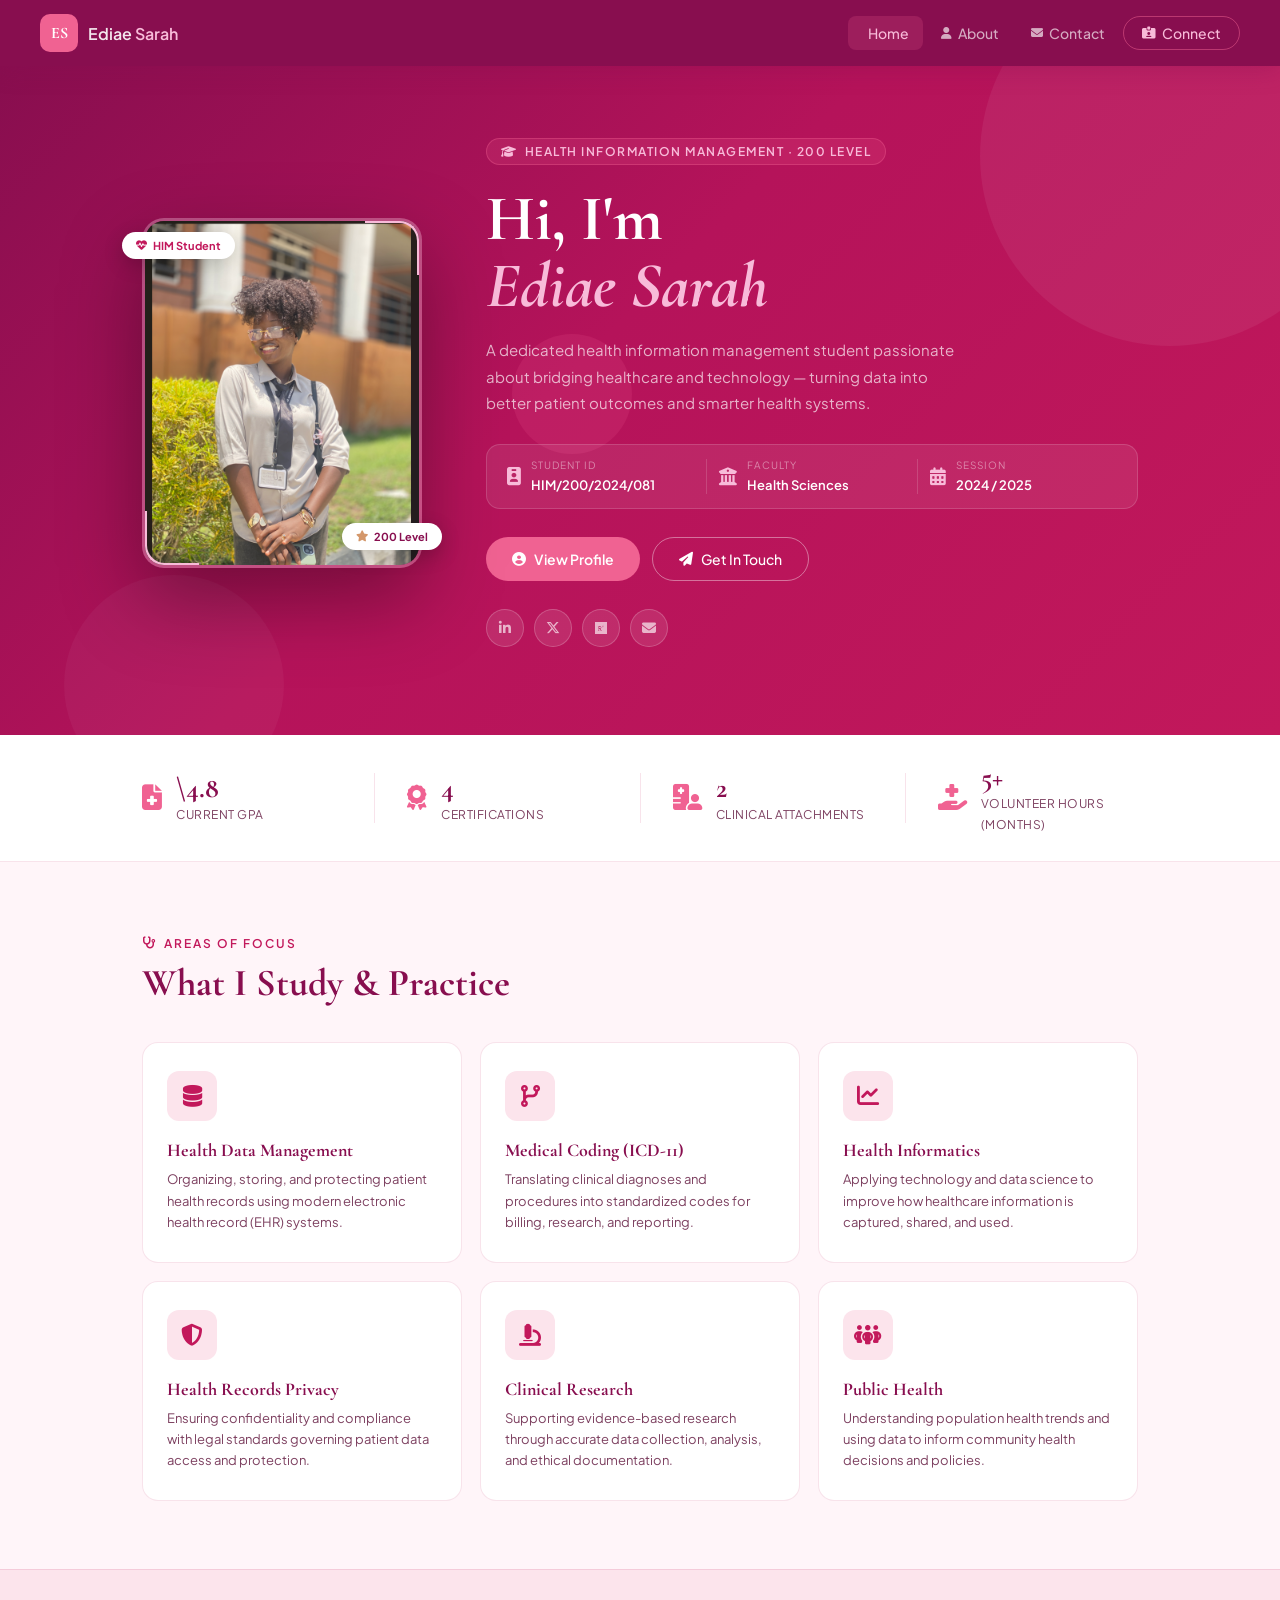
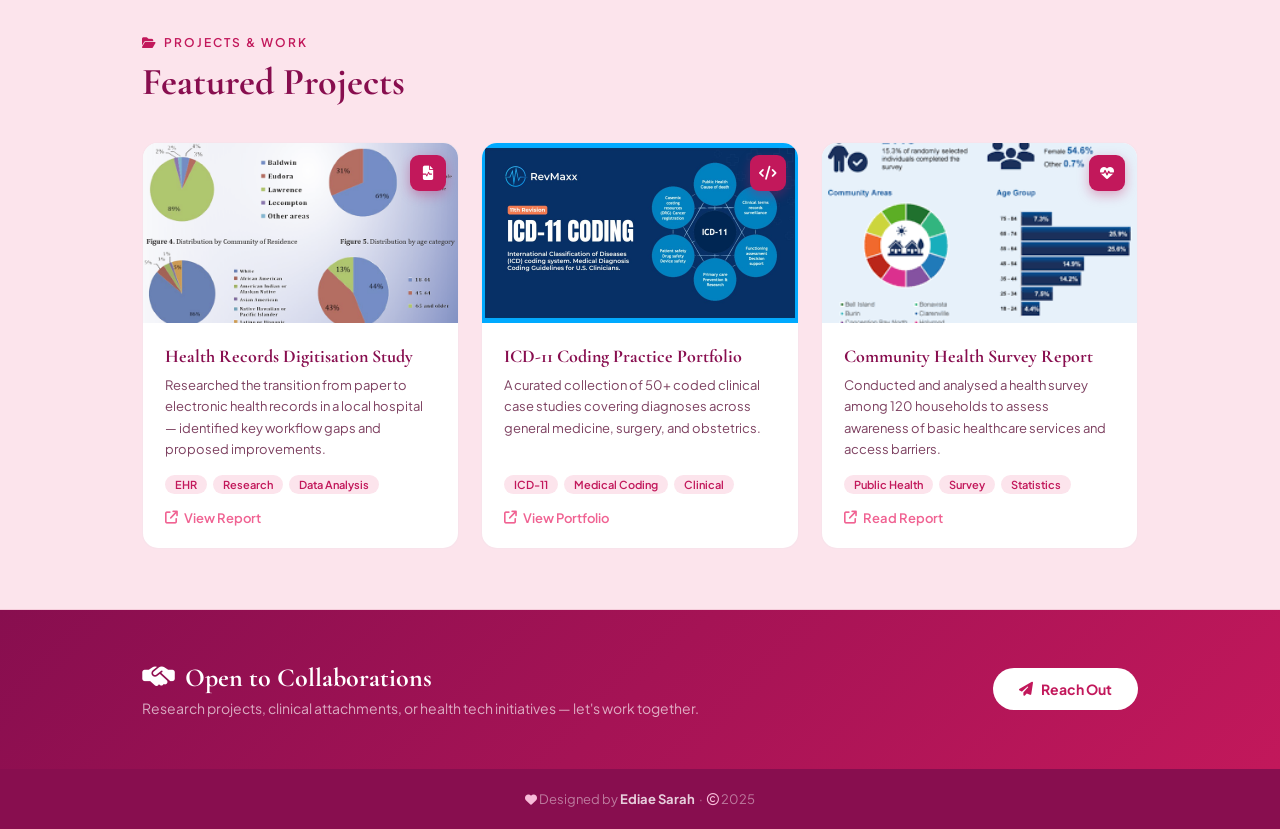
==== index.html @ bf593878 "first commit" ====
<!DOCTYPE html>
<html lang="en">
<head>
  <meta charset="UTF-8"/>
  <meta name="viewport" content="width=device-width, initial-scale=1.0"/>
  <title>Ediae Sarah — Health Information Management</title>
  <link rel="stylesheet" href="https://cdnjs.cloudflare.com/ajax/libs/font-awesome/6.5.0/css/all.min.css"/>
  <link href="https://fonts.googleapis.com/css2?family=Cormorant+Garamond:ital,wght@0,600;0,700;1,600;1,700&family=Plus+Jakarta+Sans:wght@300;400;500;600&display=swap" rel="stylesheet"/>
  <link rel="stylesheet" href="style.css"/>
</head>
<body>
 
  <!-- ═══ NAVBAR ═══ -->
  <nav class="navbar">
    <a href="index.html" class="logo">
      <div class="logo-mark">ES</div>
      <div class="logo-text">Ediae <span>Sarah</span></div>
    </a>
    <ul class="nav-links">
      <li><a href="index.html" class="active"><i class="fa-solid fa-house-heart"></i> Home</a></li>
      <li><a href="about.html"><i class="fa-solid fa-user"></i> About</a></li>
      <li><a href="contact.html"><i class="fa-solid fa-envelope"></i> Contact</a></li>
      <li><a href="contact.html" class="nav-btn"><i class="fa-solid fa-id-card-clip"></i> Connect</a></li>
    </ul>
    <button class="burger" id="burger" onclick="toggleNav()" aria-label="Menu">
      <span></span><span></span><span></span>
    </button>
  </nav>
 
  <!-- Mobile Menu -->
  <div class="mobile-nav" id="mobileNav">
    <a href="index.html" class="active"><i class="fa-solid fa-house-heart"></i> Home</a>
    <a href="about.html"><i class="fa-solid fa-user"></i> About</a>
    <a href="contact.html"><i class="fa-solid fa-envelope"></i> Contact</a>
    <div class="mobile-divider"></div>
    <a href="contact.html" class="mobile-btn"><i class="fa-solid fa-id-card-clip"></i> Connect with Me</a>
  </div>
 
  <!-- ═══ HERO ═══ -->
  <section class="hero">
    <div class="hero-blobs">
      <div class="blob blob-1"></div>
      <div class="blob blob-2"></div>
      <div class="blob blob-3"></div>
    </div>
    <div class="hero-inner container">
      <div class="hero-photo-col">
        <div class="hero-photo-ring">
          <div class="hero-photo-frame">
            <!--
              YOUR PHOTO HERE
              Save your photo as "sarah-photo.jpg" in this folder.
              Best size: 400x500px, portrait.
            -->
            <img
              src="./image.png"
              alt="Ediae Sarah"
              class="hero-photo"
              onerror="this.style.display='none';this.nextElementSibling.style.display='flex';"
            />
            <div class="photo-placeholder">
              <i class="fa-solid fa-camera-retro"></i>
              <span>Add your photo</span>
              <small><code>sarah-photo.jpg</code></small>
            </div>
          </div>
          <div class="ring-badge ring-top"><i class="fa-solid fa-heart-pulse"></i> HIM Student</div>
          <div class="ring-badge ring-bot"><i class="fa-solid fa-star"></i> 200 Level</div>
        </div>
      </div>
 
      <div class="hero-content">
        <p class="hero-eyebrow"><i class="fa-solid fa-graduation-cap"></i> Health Information Management · 200 Level</p>
        <h1>Hi, I'm<br><em>Ediae Sarah</em></h1>
        <p class="hero-sub">A dedicated health information management student passionate about bridging healthcare and technology — turning data into better patient outcomes and smarter health systems.</p>
        <div class="hero-id-strip">
          <div class="id-strip-item">
            <i class="fa-solid fa-id-badge"></i>
            <div>
              <small>Student ID</small>
              <strong>HIM/200/2024/081</strong>
            </div>
          </div>
          <div class="id-strip-sep"></div>
          <div class="id-strip-item">
            <i class="fa-solid fa-building-columns"></i>
            <div>
              <small>Faculty</small>
              <strong>Health Sciences</strong>
            </div>
          </div>
          <div class="id-strip-sep"></div>
          <div class="id-strip-item">
            <i class="fa-solid fa-calendar-days"></i>
            <div>
              <small>Session</small>
              <strong>2024 / 2025</strong>
            </div>
          </div>
        </div>
        <div class="hero-actions">
          <a href="about.html" class="btn-primary"><i class="fa-solid fa-user-circle"></i> View Profile</a>
          <a href="contact.html" class="btn-ghost"><i class="fa-solid fa-paper-plane"></i> Get In Touch</a>
        </div>
        <div class="hero-socials">
          <a href="#" title="LinkedIn"><i class="fa-brands fa-linkedin-in"></i></a>
          <a href="#" title="Twitter/X"><i class="fa-brands fa-x-twitter"></i></a>
          <a href="#" title="ResearchGate"><i class="fa-brands fa-researchgate"></i></a>
          <a href="#" title="Email"><i class="fa-solid fa-envelope"></i></a>
        </div>
      </div>
    </div>
  </section>
 
  <!-- ═══ QUICK STATS ═══ -->
  <section class="stats-bar">
    <div class="container stats-inner">
      <div class="stat-item">
        <i class="fa-solid fa-file-medical"></i>
        <div>
          <strong>\4.8</strong>
          <span>Current GPA</span>
        </div>
      </div>
      <div class="stat-sep"></div>
      <div class="stat-item">
        <i class="fa-solid fa-award"></i>
        <div>
          <strong>4</strong>
          <span>Certifications</span>
        </div>
      </div>
      <div class="stat-sep"></div>
      <div class="stat-item">
        <i class="fa-solid fa-hospital-user"></i>
        <div>
          <strong>2</strong>
          <span>Clinical Attachments</span>
        </div>
      </div>
      <div class="stat-sep"></div>
      <div class="stat-item">
        <i class="fa-solid fa-hand-holding-medical"></i>
        <div>
          <strong>5+</strong>
          <span>Volunteer Hours (months)</span>
        </div>
      </div>
    </div>
  </section>
 
  <!-- ═══ CORE AREAS ═══ -->
  <section class="areas-section">
    <div class="container">
      <p class="section-tag"><i class="fa-solid fa-stethoscope"></i> Areas of Focus</p>
      <h2 class="section-title">What I Study & Practice</h2>
      <div class="areas-grid">
        <div class="area-card">
          <div class="area-icon"><i class="fa-solid fa-database"></i></div>
          <h3>Health Data Management</h3>
          <p>Organizing, storing, and protecting patient health records using modern electronic health record (EHR) systems.</p>
        </div>
        <div class="area-card">
          <div class="area-icon"><i class="fa-solid fa-code-branch"></i></div>
          <h3>Medical Coding (ICD-11)</h3>
          <p>Translating clinical diagnoses and procedures into standardized codes for billing, research, and reporting.</p>
        </div>
        <div class="area-card">
          <div class="area-icon"><i class="fa-solid fa-chart-line"></i></div>
          <h3>Health Informatics</h3>
          <p>Applying technology and data science to improve how healthcare information is captured, shared, and used.</p>
        </div>
        <div class="area-card">
          <div class="area-icon"><i class="fa-solid fa-shield-halved"></i></div>
          <h3>Health Records Privacy</h3>
          <p>Ensuring confidentiality and compliance with legal standards governing patient data access and protection.</p>
        </div>
        <div class="area-card">
          <div class="area-icon"><i class="fa-solid fa-microscope"></i></div>
          <h3>Clinical Research</h3>
          <p>Supporting evidence-based research through accurate data collection, analysis, and ethical documentation.</p>
        </div>
        <div class="area-card">
          <div class="area-icon"><i class="fa-solid fa-people-group"></i></div>
          <h3>Public Health</h3>
          <p>Understanding population health trends and using data to inform community health decisions and policies.</p>
        </div>
      </div>
    </div>
  </section>
 
  <!-- ═══ PROJECTS ═══ -->
  <section class="projects-section">
    <div class="container">
      <p class="section-tag"><i class="fa-solid fa-folder-open"></i> Projects & Work</p>
      <h2 class="section-title">Featured Projects</h2>
      <div class="projects-grid">
 
        <div class="project-card">
          <!--
            PROJECT IMAGE: Save as "project1.jpg" in this folder.
            Recommended: 600x360px screenshot or photo of your work.
          -->
          <div class="project-thumb">
            <img src="./douglascountysurveygraphs.png" alt="Health Records Digitisation"
              onerror="this.style.display='none';this.nextElementSibling.style.display='flex';"/>
            <div class="project-thumb-ph"><i class="fa-solid fa-image"></i><span>project1.jpg</span></div>
            <div class="project-thumb-icon"><i class="fa-solid fa-file-medical-alt"></i></div>
          </div>
          <div class="project-body">
            <h3>Health Records Digitisation Study</h3>
            <p>Researched the transition from paper to electronic health records in a local hospital — identified key workflow gaps and proposed improvements.</p>
            <div class="project-tags"><span>EHR</span><span>Research</span><span>Data Analysis</span></div>
            <a href="#" class="project-link"><i class="fa-solid fa-arrow-up-right-from-square"></i> View Report</a>
          </div>
        </div>
 
        <div class="project-card">
          <div class="project-thumb">
            <img src="./ICD-11-Coding.jpg" alt="ICD-11 Coding Practice"
              onerror="this.style.display='none';this.nextElementSibling.style.display='flex';"/>
            <div class="project-thumb-ph"><i class="fa-solid fa-image"></i><span>project2.jpg</span></div>
            <div class="project-thumb-icon"><i class="fa-solid fa-code"></i></div>
          </div>
          <div class="project-body">
            <h3>ICD-11 Coding Practice Portfolio</h3>
            <p>A curated collection of 50+ coded clinical case studies covering diagnoses across general medicine, surgery, and obstetrics.</p>
            <div class="project-tags"><span>ICD-11</span><span>Medical Coding</span><span>Clinical</span></div>
            <a href="#" class="project-link"><i class="fa-solid fa-arrow-up-right-from-square"></i> View Portfolio</a>
          </div>
        </div>
 
        <div class="project-card">
          <div class="project-thumb">
            <img src="./survay report.png" alt="Community Health Survey"
              onerror="this.style.display='none';this.nextElementSibling.style.display='flex';"/>
            <div class="project-thumb-ph"><i class="fa-solid fa-image"></i><span>project3.jpg</span></div>
            <div class="project-thumb-icon"><i class="fa-solid fa-heart-pulse"></i></div>
          </div>
          <div class="project-body">
            <h3>Community Health Survey Report</h3>
            <p>Conducted and analysed a health survey among 120 households to assess awareness of basic healthcare services and access barriers.</p>
            <div class="project-tags"><span>Public Health</span><span>Survey</span><span>Statistics</span></div>
            <a href="#" class="project-link"><i class="fa-solid fa-arrow-up-right-from-square"></i> Read Report</a>
          </div>
        </div>
 
      </div>
    </div>
  </section>
 
  <!-- ═══ CTA BANNER ═══ -->
  <section class="cta-banner">
    <div class="container cta-inner">
      <div>
        <h2><i class="fa-solid fa-handshake-simple"></i> Open to Collaborations</h2>
        <p>Research projects, clinical attachments, or health tech initiatives — let's work together.</p>
      </div>
      <a href="contact.html" class="btn-primary-dark"><i class="fa-solid fa-paper-plane"></i> Reach Out</a>
    </div>
  </section>
 
  <footer class="footer">
    <p><i class="fa-solid fa-heart"></i> Designed by <strong>Ediae Sarah</strong> &nbsp;·&nbsp; <i class="fa-regular fa-copyright"></i> 2025</p>
  </footer>
 
  <script src="nav.js"></script>
</body>
</html>
---- style.css ----
/* ═══════════════════════════════════════════════════
   EDIAE SARAH — STUDENT PORTFOLIO
   Pink & Rose Gold Theme · Health Information Mgt
   ═══════════════════════════════════════════════════ */
 
@import url('https://fonts.googleapis.com/css2?family=Cormorant+Garamond:ital,wght@0,600;0,700;1,600;1,700&family=Plus+Jakarta+Sans:wght@300;400;500;600&display=swap');
 
*, *::before, *::after { margin: 0; padding: 0; box-sizing: border-box; }
 
:root {
  --rose:       #C2185B;
  --rose-dk:    #880E4F;
  --rose-lt:    #E91E8C;
  --pink:       #F06292;
  --pink-lt:    #F8BBD9;
  --pink-pale:  #FFF0F6;
  --blush:      #FCE4EC;
  --gold:       #D4976A;
  --white:      #ffffff;
  --bg:         #FFF5F9;
  --text:       #1a0610;
  --muted:      #7d4060;
  --border:     rgba(194,24,91,0.12);
  --nav-h:      66px;
  --radius:     16px;
  --shadow:     0 8px 32px rgba(194,24,91,0.12);
}
 
html { scroll-behavior: smooth; }
 
body {
  font-family: 'Plus Jakarta Sans', sans-serif;
  background: var(--bg);
  color: var(--text);
  min-height: 100vh;
}
 
a { text-decoration: none; color: inherit; }
 
.container {
  max-width: 1060px;
  margin: 0 auto;
  padding: 0 2rem;
}
 
/* ─── NAVBAR ─── */
.navbar {
  height: var(--nav-h);
  background: var(--rose-dk);
  display: flex;
  align-items: center;
  justify-content: space-between;
  padding: 0 2.5rem;
  position: sticky;
  top: 0;
  z-index: 1000;
  box-shadow: 0 2px 24px rgba(136,14,79,0.35);
}
 
.logo {
  display: flex;
  align-items: center;
  gap: 10px;
}
 
.logo-mark {
  width: 38px; height: 38px;
  background: var(--pink);
  border-radius: 10px;
  display: flex;
  align-items: center;
  justify-content: center;
  font-family: 'Cormorant Garamond', serif;
  font-weight: 700;
  font-size: 16px;
  color: var(--white);
  flex-shrink: 0;
}
 
.logo-text {
  font-family: 'Plus Jakarta Sans', sans-serif;
  font-weight: 600;
  font-size: 16px;
  color: rgba(255,255,255,0.9);
}
 
.logo-text span { color: var(--pink-lt); }
 
.nav-links {
  display: flex;
  align-items: center;
  gap: 4px;
  list-style: none;
}
 
.nav-links a {
  font-size: 14px;
  font-weight: 500;
  color: rgba(255,255,255,0.65);
  padding: 8px 14px;
  border-radius: 8px;
  transition: all 0.2s;
  display: flex;
  align-items: center;
  gap: 6px;
}
 
.nav-links a i { font-size: 12px; }
 
.nav-links a:hover {
  color: var(--white);
  background: rgba(255,255,255,0.1);
}
 
.nav-links a.active {
  color: var(--pink-lt);
  background: rgba(240,98,146,0.2);
}
 
.nav-btn {
  border: 1px solid rgba(240,98,146,0.5) !important;
  color: var(--pink-lt) !important;
  border-radius: 50px !important;
  padding: 7px 18px !important;
}
 
.nav-btn:hover {
  background: var(--pink) !important;
  color: var(--white) !important;
}
 
.active-btn {
  background: var(--pink) !important;
  color: var(--white) !important;
}
 
/* Hamburger */
.burger {
  display: none;
  flex-direction: column;
  gap: 5px;
  background: none;
  border: none;
  cursor: pointer;
  padding: 8px;
  border-radius: 8px;
  transition: background 0.2s;
}
 
.burger:hover { background: rgba(255,255,255,0.1); }
 
.burger span {
  display: block;
  width: 22px; height: 2px;
  background: var(--white);
  border-radius: 2px;
  transition: all 0.3s ease;
  transform-origin: center;
}
 
.burger.open span:nth-child(1) { transform: translateY(7px) rotate(45deg); }
.burger.open span:nth-child(2) { opacity: 0; transform: scaleX(0); }
.burger.open span:nth-child(3) { transform: translateY(-7px) rotate(-45deg); }
 
/* Mobile Nav */
.mobile-nav {
  display: none;
  flex-direction: column;
  gap: 4px;
  background: var(--rose-dk);
  padding: 14px 1.5rem 24px;
  border-top: 1px solid rgba(255,255,255,0.07);
  position: fixed;
  top: var(--nav-h);
  left: 0; right: 0;
  z-index: 999;
  animation: slideDown 0.22s ease;
}
 
.mobile-nav.open { display: flex; }
 
@keyframes slideDown {
  from { opacity: 0; transform: translateY(-6px); }
  to   { opacity: 1; transform: translateY(0); }
}
 
.mobile-nav a {
  font-size: 15px;
  font-weight: 500;
  color: rgba(255,255,255,0.72);
  padding: 13px 14px;
  border-radius: 10px;
  display: flex;
  align-items: center;
  gap: 10px;
  transition: all 0.2s;
}
 
.mobile-nav a:hover { background: rgba(255,255,255,0.08); color: var(--white); }
.mobile-nav a.active { color: var(--pink-lt); }
 
.mobile-divider {
  height: 1px;
  background: rgba(255,255,255,0.1);
  margin: 6px 0;
}
 
.mobile-btn {
  background: rgba(240,98,146,0.15) !important;
  border: 1px solid rgba(240,98,146,0.4) !important;
  color: var(--pink-lt) !important;
  border-radius: 50px !important;
  justify-content: center !important;
}
 
/* ─── BUTTONS ─── */
.btn-primary {
  display: inline-flex;
  align-items: center;
  gap: 8px;
  background: var(--pink);
  color: var(--white);
  font-size: 14px;
  font-weight: 600;
  padding: 12px 26px;
  border-radius: 50px;
  border: none;
  cursor: pointer;
  transition: all 0.2s;
}
 
.btn-primary:hover {
  background: var(--rose-lt);
  transform: translateY(-2px);
  box-shadow: 0 8px 24px rgba(240,98,146,0.35);
}
 
.btn-ghost {
  display: inline-flex;
  align-items: center;
  gap: 8px;
  background: transparent;
  color: var(--white);
  font-size: 14px;
  font-weight: 500;
  padding: 12px 26px;
  border-radius: 50px;
  border: 1px solid rgba(255,255,255,0.4);
  cursor: pointer;
  transition: all 0.2s;
}
 
.btn-ghost:hover {
  background: rgba(255,255,255,0.12);
  border-color: rgba(255,255,255,0.7);
}
 
.btn-primary-dark {
  display: inline-flex;
  align-items: center;
  gap: 8px;
  background: var(--white);
  color: var(--rose);
  font-size: 14px;
  font-weight: 700;
  padding: 12px 26px;
  border-radius: 50px;
  border: none;
  cursor: pointer;
  transition: all 0.2s;
}
 
.btn-primary-dark:hover {
  background: var(--pink-pale);
  transform: translateY(-2px);
  box-shadow: 0 8px 24px rgba(255,255,255,0.2);
}
 
.btn-ghost-pink {
  display: inline-flex;
  align-items: center;
  gap: 8px;
  background: transparent;
  color: var(--rose);
  font-size: 14px;
  font-weight: 600;
  padding: 11px 24px;
  border-radius: 50px;
  border: 1px solid var(--border);
  cursor: pointer;
  transition: all 0.2s;
}
 
.btn-ghost-pink:hover {
  background: var(--blush);
  border-color: var(--pink);
}
 
/* ─── SECTION LABELS ─── */
.section-tag {
  font-size: 12px;
  font-weight: 600;
  letter-spacing: 2px;
  text-transform: uppercase;
  color: var(--rose);
  display: inline-flex;
  align-items: center;
  gap: 6px;
  margin-bottom: 10px;
}
 
.section-title {
  font-family: 'Cormorant Garamond', serif;
  font-size: clamp(28px, 4vw, 38px);
  font-weight: 700;
  color: var(--rose-dk);
  line-height: 1.2;
  margin-bottom: 14px;
}
 
/* ─── HOME HERO ─── */
.hero {
  background: linear-gradient(135deg, var(--rose-dk) 0%, #b5135a 45%, var(--rose) 100%);
  padding: 72px 0 88px;
  position: relative;
  overflow: hidden;
}
 
.hero-blobs { position: absolute; inset: 0; pointer-events: none; overflow: hidden; }
 
.blob {
  position: absolute;
  border-radius: 50%;
}
 
.blob-1 {
  width: 380px; height: 380px;
  top: -100px; right: -80px;
  background: rgba(255,255,255,0.06);
}
 
.blob-2 {
  width: 220px; height: 220px;
  bottom: -60px; left: 5%;
  background: rgba(255,255,255,0.04);
}
 
.blob-3 {
  width: 120px; height: 120px;
  top: 40%; left: 40%;
  background: rgba(240,98,146,0.15);
}
 
.hero-inner {
  display: grid;
  grid-template-columns: auto 1fr;
  gap: 64px;
  align-items: center;
  position: relative;
  z-index: 1;
}
 
/* Hero Photo */
.hero-photo-col {
  display: flex;
  justify-content: center;
}
 
.hero-photo-ring {
  position: relative;
}
 
.hero-photo-frame {
  width: 280px;
  height: 350px;
  border-radius: 22px;
  overflow: hidden;
  border: 3px solid rgba(255,255,255,0.2);
  background: rgba(255,255,255,0.08);
  box-shadow: 0 32px 80px rgba(0,0,0,0.35);
  position: relative;
}
 
/* Pink corner accents */
.hero-photo-frame::before {
  content: '';
  position: absolute;
  top: -2px; right: -2px;
  width: 56px; height: 56px;
  border-top: 4px solid var(--pink-lt);
  border-right: 4px solid var(--pink-lt);
  border-radius: 0 22px 0 0;
  z-index: 2;
  pointer-events: none;
}
 
.hero-photo-frame::after {
  content: '';
  position: absolute;
  bottom: -2px; left: -2px;
  width: 56px; height: 56px;
  border-bottom: 4px solid var(--pink-lt);
  border-left: 4px solid var(--pink-lt);
  border-radius: 0 0 0 22px;
  z-index: 2;
  pointer-events: none;
}
 
.hero-photo {
  width: 100%;
  height: 100%;
  object-fit: cover;
  object-position: top center;
  display: block;
}
 
.photo-placeholder {
  display: none;
  flex-direction: column;
  align-items: center;
  justify-content: center;
  height: 100%;
  gap: 10px;
  padding: 24px;
  text-align: center;
}
 
.photo-placeholder i { font-size: 38px; color: rgba(255,255,255,0.35); }
.photo-placeholder span { font-size: 13px; color: rgba(255,255,255,0.55); font-weight: 500; }
.photo-placeholder small { font-size: 11px; color: rgba(255,255,255,0.3); }
.photo-placeholder code { background: rgba(255,255,255,0.1); padding: 2px 7px; border-radius: 4px; font-size: 11px; color: var(--pink-lt); }
 
/* Floating badges on photo */
.ring-badge {
  position: absolute;
  background: var(--white);
  font-size: 11px;
  font-weight: 700;
  padding: 7px 14px;
  border-radius: 50px;
  display: flex;
  align-items: center;
  gap: 6px;
  white-space: nowrap;
  box-shadow: 0 6px 20px rgba(0,0,0,0.2);
}
 
.ring-top {
  top: 14px;
  left: -20px;
  color: var(--rose);
}
 
.ring-top i { color: var(--rose); }
 
.ring-bot {
  bottom: 18px;
  right: -20px;
  color: var(--rose-dk);
}
 
.ring-bot i { color: var(--gold); }
 
/* Hero content */
.hero-eyebrow {
  display: inline-flex;
  align-items: center;
  gap: 7px;
  font-size: 12px;
  font-weight: 600;
  letter-spacing: 1.5px;
  text-transform: uppercase;
  color: var(--pink-lt);
  background: rgba(240,98,146,0.18);
  border: 1px solid rgba(240,98,146,0.35);
  padding: 5px 14px;
  border-radius: 50px;
  margin-bottom: 20px;
}
 
.hero-content h1 {
  font-family: 'Cormorant Garamond', serif;
  font-size: clamp(40px, 5.5vw, 64px);
  font-weight: 700;
  color: var(--white);
  line-height: 1.05;
  margin-bottom: 18px;
}
 
.hero-content h1 em {
  font-style: italic;
  color: var(--pink-lt);
}
 
.hero-sub {
  font-size: 15px;
  color: rgba(255,255,255,0.68);
  line-height: 1.75;
  max-width: 480px;
  margin-bottom: 28px;
}
 
/* ID strip */
.hero-id-strip {
  display: flex;
  gap: 0;
  background: rgba(255,255,255,0.08);
  border: 1px solid rgba(255,255,255,0.15);
  border-radius: 14px;
  padding: 14px 20px;
  margin-bottom: 28px;
  flex-wrap: wrap;
  gap: 8px;
}
 
.id-strip-item {
  display: flex;
  align-items: center;
  gap: 10px;
  flex: 1;
  min-width: 140px;
}
 
.id-strip-item > i {
  font-size: 18px;
  color: var(--pink-lt);
  flex-shrink: 0;
}
 
.id-strip-item small {
  display: block;
  font-size: 10px;
  letter-spacing: 1px;
  text-transform: uppercase;
  color: rgba(255,255,255,0.45);
  margin-bottom: 2px;
}
 
.id-strip-item strong {
  font-size: 13px;
  font-weight: 600;
  color: var(--white);
}
 
.id-strip-sep {
  width: 1px;
  background: rgba(255,255,255,0.15);
  align-self: stretch;
  margin: 0 4px;
}
 
.hero-actions {
  display: flex;
  gap: 12px;
  flex-wrap: wrap;
  margin-bottom: 28px;
}
 
.hero-socials {
  display: flex;
  gap: 10px;
}
 
.hero-socials a {
  width: 38px; height: 38px;
  border-radius: 50%;
  background: rgba(255,255,255,0.1);
  border: 1px solid rgba(255,255,255,0.2);
  display: flex;
  align-items: center;
  justify-content: center;
  color: rgba(255,255,255,0.65);
  font-size: 14px;
  transition: all 0.2s;
}
 
.hero-socials a:hover {
  background: var(--pink);
  color: var(--white);
  border-color: var(--pink);
}
 
/* ─── STATS BAR ─── */
.stats-bar {
  background: var(--white);
  border-bottom: 1px solid var(--border);
}
 
.stats-inner {
  display: flex;
  align-items: center;
  padding: 0;
  overflow: hidden;
}
 
.stat-item {
  display: flex;
  align-items: center;
  gap: 14px;
  padding: 28px 2rem;
  flex: 1;
}
 
.stat-item > i {
  font-size: 26px;
  color: var(--pink);
  flex-shrink: 0;
}
 
.stat-item strong {
  display: block;
  font-family: 'Cormorant Garamond', serif;
  font-size: 28px;
  font-weight: 700;
  color: var(--rose-dk);
  line-height: 1;
}
 
.stat-item span {
  font-size: 12px;
  color: var(--muted);
  text-transform: uppercase;
  letter-spacing: 0.5px;
}
 
.stat-sep {
  width: 1px;
  height: 50px;
  background: var(--border);
  flex-shrink: 0;
}
 
/* ─── AREAS SECTION ─── */
.areas-section {
  padding: 68px 0;
}
 
.areas-grid {
  display: grid;
  grid-template-columns: repeat(auto-fit, minmax(260px, 1fr));
  gap: 18px;
  margin-top: 36px;
}
 
.area-card {
  background: var(--white);
  border-radius: var(--radius);
  padding: 28px 24px;
  border: 1px solid var(--border);
  transition: transform 0.2s, box-shadow 0.2s;
}
 
.area-card:hover {
  transform: translateY(-3px);
  box-shadow: var(--shadow);
}
 
.area-icon {
  width: 50px; height: 50px;
  background: var(--blush);
  border-radius: 12px;
  display: flex;
  align-items: center;
  justify-content: center;
  color: var(--rose);
  font-size: 22px;
  margin-bottom: 18px;
}
 
.area-card h3 {
  font-family: 'Cormorant Garamond', serif;
  font-size: 18px;
  font-weight: 700;
  color: var(--rose-dk);
  margin-bottom: 8px;
}
 
.area-card p {
  font-size: 13px;
  color: var(--muted);
  line-height: 1.65;
}
 
/* ─── PROJECTS ─── */
.projects-section {
  padding: 60px 0;
  background: var(--blush);
  border-top: 1px solid var(--border);
  border-bottom: 1px solid var(--border);
}
 
.projects-grid {
  display: grid;
  grid-template-columns: repeat(auto-fit, minmax(280px, 1fr));
  gap: 22px;
  margin-top: 36px;
}
 
.project-card {
  background: var(--white);
  border-radius: var(--radius);
  border: 1px solid var(--border);
  overflow: hidden;
  display: flex;
  flex-direction: column;
  transition: transform 0.2s, box-shadow 0.2s;
}
 
.project-card:hover {
  transform: translateY(-4px);
  box-shadow: var(--shadow);
}
 
.project-thumb {
  width: 100%;
  height: 180px;
  background: var(--pink-pale);
  position: relative;
  overflow: hidden;
}
 
.project-thumb img {
  width: 100%; height: 100%;
  object-fit: cover;
  display: block;
  transition: transform 0.35s ease;
}
 
.project-card:hover .project-thumb img { transform: scale(1.04); }
 
.project-thumb-ph {
  display: none;
  flex-direction: column;
  align-items: center;
  justify-content: center;
  height: 100%;
  gap: 8px;
  color: var(--muted);
}
 
.project-thumb-ph i { font-size: 28px; color: var(--pink); opacity: 0.4; }
.project-thumb-ph span { font-size: 12px; opacity: 0.6; }
 
.project-thumb-icon {
  position: absolute;
  top: 12px; right: 12px;
  width: 36px; height: 36px;
  background: var(--rose);
  color: var(--white);
  border-radius: 9px;
  display: flex;
  align-items: center;
  justify-content: center;
  font-size: 14px;
  box-shadow: 0 4px 12px rgba(194,24,91,0.35);
  z-index: 1;
}
 
.project-body {
  padding: 22px;
  flex: 1;
  display: flex;
  flex-direction: column;
}
 
.project-body h3 {
  font-family: 'Cormorant Garamond', serif;
  font-size: 18px;
  font-weight: 700;
  color: var(--rose-dk);
  margin-bottom: 8px;
}
 
.project-body p {
  font-size: 13px;
  color: var(--muted);
  line-height: 1.65;
  margin-bottom: 14px;
  flex: 1;
}
 
.project-tags {
  display: flex;
  flex-wrap: wrap;
  gap: 6px;
  margin-bottom: 16px;
}
 
.project-tags span {
  font-size: 11px;
  font-weight: 600;
  background: var(--blush);
  color: var(--rose);
  padding: 3px 10px;
  border-radius: 50px;
}
 
.project-link {
  font-size: 13px;
  font-weight: 600;
  color: var(--pink);
  display: inline-flex;
  align-items: center;
  gap: 6px;
  transition: gap 0.2s;
}
 
.project-link:hover { gap: 10px; }
 
/* ─── CTA BANNER ─── */
.cta-banner {
  background: linear-gradient(135deg, var(--rose-dk), var(--rose));
  padding: 52px 2.5rem;
}
 
.cta-inner {
  display: flex;
  align-items: center;
  justify-content: space-between;
  gap: 24px;
  flex-wrap: wrap;
  max-width: 1060px;
  margin: 0 auto;
}
 
.cta-inner h2 {
  font-family: 'Cormorant Garamond', serif;
  font-size: 26px;
  font-weight: 700;
  color: var(--white);
  margin-bottom: 6px;
  display: flex;
  align-items: center;
  gap: 10px;
}
 
.cta-inner p {
  font-size: 14px;
  color: rgba(255,255,255,0.65);
}
 
/* ─── PAGE HERO (About / Contact) ─── */
.page-hero {
  background: var(--white);
  border-bottom: 1px solid var(--border);
  padding: 60px 2.5rem 50px;
}
 
.contact-hero {
  background: linear-gradient(135deg, var(--rose-dk), var(--rose));
  border: none;
}
 
.page-hero-title {
  font-family: 'Cormorant Garamond', serif;
  font-size: clamp(32px, 5vw, 52px);
  font-weight: 700;
  color: var(--rose-dk);
  line-height: 1.1;
  margin-bottom: 14px;
}
 
.page-hero-title em { font-style: italic; color: var(--rose); }
 
.page-hero-sub {
  font-size: 15px;
  color: var(--muted);
  line-height: 1.7;
  max-width: 560px;
}
 
.light-tag { color: rgba(255,255,255,0.7); }
.light-title { color: var(--white); }
.light-title em { color: var(--pink-lt); }
.light-sub { color: rgba(255,255,255,0.65); }
 
/* ─── PROFILE SECTION ─── */
.profile-section {
  padding: 52px 2rem;
  max-width: 1060px;
  margin: 0 auto;
}
 
.profile-grid {
  display: grid;
  grid-template-columns: 290px 1fr;
  gap: 32px;
  align-items: start;
}
 
.profile-card {
  background: var(--white);
  border-radius: 20px;
  padding: 28px 22px;
  border: 1px solid var(--border);
  text-align: center;
  position: sticky;
  top: calc(var(--nav-h) + 16px);
}
 
/* Profile photo */
.profile-photo-wrap {
  width: 110px;
  height: 130px;
  border-radius: 16px;
  overflow: hidden;
  margin: 0 auto 16px;
  position: relative;
  border: 3px solid var(--pink-lt);
  background: var(--blush);
}
 
.profile-photo {
  width: 100%; height: 100%;
  object-fit: cover;
  object-position: top;
  display: block;
}
 
.profile-photo-ph {
  display: none;
  flex-direction: column;
  align-items: center;
  justify-content: center;
  height: 100%;
  gap: 6px;
  color: var(--muted);
}
 
.profile-photo-ph i { font-size: 22px; color: var(--pink); opacity: 0.5; }
.profile-photo-ph span { font-size: 10px; opacity: 0.7; }
 
.profile-active-badge {
  position: absolute;
  bottom: -8px;
  left: 50%;
  transform: translateX(-50%);
  background: #e6f9ef;
  color: #1a7f4f;
  font-size: 9px;
  font-weight: 700;
  padding: 3px 9px;
  border-radius: 50px;
  display: flex;
  align-items: center;
  gap: 4px;
  white-space: nowrap;
  border: 2px solid var(--white);
}
 
.profile-name {
  font-family: 'Cormorant Garamond', serif;
  font-size: 22px;
  font-weight: 700;
  color: var(--rose-dk);
  margin-bottom: 5px;
  margin-top: 12px;
}
 
.profile-role {
  font-size: 12px;
  color: var(--muted);
  display: flex;
  align-items: center;
  justify-content: center;
  gap: 6px;
  margin-bottom: 20px;
}
 
.profile-details {
  text-align: left;
  border-top: 1px solid var(--border);
  padding-top: 16px;
  margin-bottom: 18px;
}
 
.detail-row {
  display: flex;
  justify-content: space-between;
  align-items: center;
  padding: 8px 0;
  border-bottom: 1px solid rgba(194,24,91,0.04);
  font-size: 12px;
  gap: 6px;
}
 
.d-label {
  color: var(--muted);
  display: flex;
  align-items: center;
  gap: 5px;
  white-space: nowrap;
  font-size: 12px;
}
 
.d-val {
  font-weight: 600;
  color: var(--rose-dk);
  text-align: right;
  font-size: 12px;
}
 
.d-val.gpa { color: #c0185c; font-weight: 700; font-size: 13px; }
 
.profile-socials {
  display: flex;
  justify-content: center;
  gap: 8px;
}
 
.profile-socials a {
  width: 34px; height: 34px;
  border-radius: 50%;
  background: var(--blush);
  display: flex;
  align-items: center;
  justify-content: center;
  color: var(--rose);
  font-size: 13px;
  transition: all 0.2s;
  border: 1px solid var(--border);
}
 
.profile-socials a:hover {
  background: var(--rose);
  color: var(--white);
}
 
/* Block cards */
.block-card {
  background: var(--white);
  border-radius: var(--radius);
  padding: 28px 26px;
  border: 1px solid var(--border);
  margin-bottom: 20px;
}
 
.block-card h3 {
  font-family: 'Cormorant Garamond', serif;
  font-size: 20px;
  font-weight: 700;
  color: var(--rose-dk);
  margin-bottom: 16px;
  display: flex;
  align-items: center;
  gap: 9px;
}
 
.block-card h3 i { color: var(--pink); }
 
.block-card p {
  font-size: 14px;
  color: var(--muted);
  line-height: 1.75;
  margin-bottom: 12px;
}
 
.block-card p:last-child { margin-bottom: 0; }
 
/* Skill bars */
.skill-bars { display: flex; flex-direction: column; gap: 14px; }
 
.skill-bar-item {}
 
.sb-top {
  display: flex;
  justify-content: space-between;
  font-size: 13px;
  font-weight: 500;
  color: var(--rose-dk);
  margin-bottom: 6px;
}
 
.sb-top span {
  display: flex;
  align-items: center;
  gap: 7px;
}
 
.bar-track {
  height: 7px;
  background: var(--blush);
  border-radius: 50px;
  overflow: hidden;
}
 
.bar-fill {
  height: 100%;
  background: linear-gradient(90deg, var(--rose), var(--pink));
  border-radius: 50px;
}
 
/* Timeline */
.timeline { display: flex; flex-direction: column; }
 
.tl-item {
  display: flex;
  gap: 16px;
  padding-bottom: 22px;
  position: relative;
}
 
.tl-item:last-child { padding-bottom: 0; }
 
.tl-dot {
  width: 13px; height: 13px;
  background: var(--pink);
  border-radius: 50%;
  flex-shrink: 0;
  margin-top: 4px;
  border: 2px solid var(--white);
  box-shadow: 0 0 0 2px var(--pink);
  position: relative;
  z-index: 1;
}
 
.tl-item:not(:last-child)::after {
  content: '';
  position: absolute;
  left: 6px; top: 18px; bottom: 0;
  width: 2px;
  background: var(--border);
}
 
.tl-year {
  font-size: 11px;
  font-weight: 600;
  color: var(--rose);
  letter-spacing: 0.5px;
  display: flex;
  align-items: center;
  gap: 5px;
  margin-bottom: 4px;
}
 
.tl-body h4 {
  font-family: 'Cormorant Garamond', serif;
  font-size: 16px;
  font-weight: 700;
  color: var(--rose-dk);
  margin-bottom: 3px;
}
 
.tl-body p { font-size: 13px; color: var(--muted); }
 
/* Courses */
.courses-grid {
  display: flex;
  flex-wrap: wrap;
  gap: 8px;
}
 
.course-chip {
  display: inline-flex;
  align-items: center;
  gap: 6px;
  background: var(--pink-pale);
  color: var(--rose);
  font-size: 12px;
  font-weight: 600;
  padding: 8px 14px;
  border-radius: 50px;
  border: 1px solid var(--border);
  transition: all 0.2s;
}
 
.course-chip:hover {
  background: var(--rose);
  color: var(--white);
}
 
/* Achievements */
.achieve-grid {
  display: grid;
  grid-template-columns: 1fr 1fr;
  gap: 12px;
}
 
.achieve-item {
  display: flex;
  gap: 12px;
  align-items: flex-start;
  padding: 14px;
  background: var(--pink-pale);
  border-radius: 12px;
  border: 1px solid var(--border);
}
 
.achieve-icon {
  width: 36px; height: 36px;
  background: var(--blush);
  border-radius: 9px;
  display: flex;
  align-items: center;
  justify-content: center;
  color: var(--rose);
  font-size: 16px;
  flex-shrink: 0;
}
 
.achieve-item h4 {
  font-size: 12px;
  font-weight: 600;
  color: var(--rose-dk);
  margin-bottom: 3px;
  line-height: 1.3;
}
 
.achieve-item p { font-size: 11px; color: var(--muted); }
 
/* Interests */
.interests-section {
  background: var(--white);
  border-top: 1px solid var(--border);
  padding: 44px 2rem;
  max-width: 1060px;
  margin: 0 auto;
}
 
.interests-section h3 {
  font-family: 'Cormorant Garamond', serif;
  font-size: 22px;
  font-weight: 700;
  color: var(--rose-dk);
  margin-bottom: 20px;
  display: flex;
  align-items: center;
  gap: 8px;
}
 
.interests-section h3 i { color: var(--pink); }
 
.interests-grid { display: flex; flex-wrap: wrap; gap: 10px; }
 
.interest-chip {
  display: inline-flex;
  align-items: center;
  gap: 7px;
  background: var(--pink-pale);
  color: var(--rose-dk);
  font-size: 13px;
  font-weight: 500;
  padding: 9px 18px;
  border-radius: 50px;
  border: 1px solid var(--border);
  transition: all 0.2s;
}
 
.interest-chip:hover {
  background: var(--pink);
  color: var(--white);
  border-color: var(--pink);
}
 
/* ─── CONTACT PAGE ─── */
.contact-body {
  padding: 52px 2rem;
  max-width: 1060px;
  margin: 0 auto;
}
 
.contact-grid {
  display: grid;
  grid-template-columns: 290px 1fr;
  gap: 28px;
  align-items: start;
}
 
.info-card {
  background: var(--white);
  border-radius: var(--radius);
  padding: 24px 20px;
  border: 1px solid var(--border);
  margin-bottom: 16px;
}
 
.info-card h3 {
  font-family: 'Cormorant Garamond', serif;
  font-size: 18px;
  font-weight: 700;
  color: var(--rose-dk);
  margin-bottom: 16px;
  display: flex;
  align-items: center;
  gap: 8px;
}
 
.info-row {
  display: flex;
  gap: 12px;
  align-items: flex-start;
  margin-bottom: 14px;
}
 
.info-row:last-child { margin-bottom: 0; }
 
.info-icon {
  width: 36px; height: 36px;
  background: var(--blush);
  border-radius: 9px;
  display: flex;
  align-items: center;
  justify-content: center;
  color: var(--rose);
  font-size: 14px;
  flex-shrink: 0;
}
 
.i-label {
  font-size: 11px;
  font-weight: 600;
  color: var(--muted);
  text-transform: uppercase;
  letter-spacing: 0.5px;
  margin-bottom: 2px;
}
 
.i-val { font-size: 13px; font-weight: 500; color: var(--rose-dk); }
 
/* Social links */
.social-links { display: flex; flex-direction: column; gap: 8px; }
 
.social-row {
  display: flex;
  align-items: center;
  gap: 12px;
  padding: 10px;
  border-radius: 10px;
  transition: background 0.2s;
}
 
.social-row:hover { background: var(--pink-pale); }
 
.social-icon {
  width: 34px; height: 34px;
  border-radius: 9px;
  display: flex;
  align-items: center;
  justify-content: center;
  font-size: 14px;
  color: var(--white);
  flex-shrink: 0;
}
 
.social-icon.linkedin { background: #0A66C2; }
.social-icon.twitter  { background: #000; }
.social-icon.researchgate { background: #00CCBB; }
 
.ext-arrow { margin-left: auto; font-size: 10px; color: var(--muted); }
 
/* Availability card */
.avail-card { position: relative; overflow: hidden; }
 
.avail-pulse {
  position: absolute;
  top: 16px; right: 16px;
  width: 10px; height: 10px;
  background: #22c55e;
  border-radius: 50%;
  animation: pulse 2s infinite;
}
 
@keyframes pulse {
  0%, 100% { box-shadow: 0 0 0 0 rgba(34,197,94,0.4); }
  50% { box-shadow: 0 0 0 7px rgba(34,197,94,0); }
}
 
.avail-card h4 {
  font-size: 14px;
  font-weight: 600;
  color: #1a7f4f;
  display: flex;
  align-items: center;
  gap: 7px;
  margin-bottom: 8px;
}
 
.avail-card p { font-size: 13px; color: var(--muted); line-height: 1.6; }
.avail-card strong { color: var(--rose-dk); }
 
/* Form */
.form-card {
  background: var(--white);
  border-radius: 20px;
  padding: 34px 30px;
  border: 1px solid var(--border);
}
 
.form-card h3 {
  font-family: 'Cormorant Garamond', serif;
  font-size: 24px;
  font-weight: 700;
  color: var(--rose-dk);
  margin-bottom: 6px;
  display: flex;
  align-items: center;
  gap: 9px;
}
 
.form-card h3 i { color: var(--pink); }
 
.form-sub { font-size: 14px; color: var(--muted); margin-bottom: 24px; }
 
.form-row-2 {
  display: grid;
  grid-template-columns: 1fr 1fr;
  gap: 14px;
}
 
.field-group { margin-bottom: 16px; }
 
.field-group label {
  display: flex;
  align-items: center;
  gap: 6px;
  font-size: 11px;
  font-weight: 600;
  color: var(--rose-dk);
  letter-spacing: 0.5px;
  text-transform: uppercase;
  margin-bottom: 7px;
}
 
.field-group label i { color: var(--pink); }
 
.field-group input,
.field-group select,
.field-group textarea {
  width: 100%;
  padding: 12px 14px;
  border: 1px solid rgba(194,24,91,0.2);
  border-radius: 10px;
  font-family: 'Plus Jakarta Sans', sans-serif;
  font-size: 14px;
  color: var(--text);
  background: var(--pink-pale);
  outline: none;
  transition: border-color 0.2s, box-shadow 0.2s;
  appearance: none;
}
 
.field-group input:focus,
.field-group select:focus,
.field-group textarea:focus {
  border-color: var(--pink);
  box-shadow: 0 0 0 3px rgba(240,98,146,0.12);
  background: var(--white);
}
 
.field-group textarea { resize: vertical; min-height: 120px; }
 
.form-submit {
  width: 100%;
  padding: 14px;
  background: linear-gradient(135deg, var(--rose-dk), var(--rose));
  color: var(--white);
  font-family: 'Plus Jakarta Sans', sans-serif;
  font-size: 15px;
  font-weight: 600;
  border: none;
  border-radius: 50px;
  cursor: pointer;
  transition: all 0.2s;
  display: flex;
  align-items: center;
  justify-content: center;
  gap: 8px;
  letter-spacing: 0.3px;
}
 
.form-submit:hover {
  transform: translateY(-2px);
  box-shadow: 0 8px 28px rgba(194,24,91,0.3);
}
 
.form-success {
  display: none;
  flex-direction: column;
  align-items: center;
  text-align: center;
  padding: 48px 20px;
}
 
.success-icon {
  font-size: 54px;
  color: var(--pink);
  margin-bottom: 16px;
}
 
.form-success h4 {
  font-family: 'Cormorant Garamond', serif;
  font-size: 24px;
  font-weight: 700;
  color: var(--rose-dk);
  margin-bottom: 8px;
}
 
.form-success p { font-size: 14px; color: var(--muted); }
 
/* CV banner */
.cv-banner {
  background: linear-gradient(135deg, var(--rose-dk), var(--rose));
  padding: 48px 2.5rem;
}
 
/* ─── FOOTER ─── */
.footer {
  background: var(--rose-dk);
  color: rgba(255,255,255,0.45);
  text-align: center;
  padding: 22px 2rem;
  font-size: 13px;
  display: flex;
  align-items: center;
  justify-content: center;
  gap: 6px;
}
 
.footer i { color: var(--pink-lt); font-size: 12px; }
.footer strong { color: rgba(255,255,255,0.8); }
 
/* ─── RESPONSIVE ─── */
@media (max-width: 860px) {
  .hero-inner { grid-template-columns: 1fr; text-align: center; gap: 40px; }
  .hero-photo-col { order: -1; }
  .hero-eyebrow, .hero-actions, .hero-socials, .hero-id-strip { justify-content: center; }
  .hero-sub { margin: 0 auto 28px; }
  .hero-photo-frame { margin: 0 auto; }
  .profile-grid { grid-template-columns: 1fr; }
  .profile-card { position: static; }
  .contact-grid { grid-template-columns: 1fr; }
  .achieve-grid { grid-template-columns: 1fr; }
  .ring-badge { display: none; }
}
 
@media (max-width: 768px) {
  .nav-links { display: none; }
  .burger { display: flex; }
  .navbar { padding: 0 1.5rem; }
  .stats-inner { flex-direction: column; align-items: stretch; }
  .stat-sep { width: 100%; height: 1px; }
  .stat-item { padding: 18px 1.5rem; }
  .form-row-2 { grid-template-columns: 1fr; }
  .form-card { padding: 24px 18px; }
  .hero { padding: 52px 0 64px; }
  .page-hero { padding: 44px 1.5rem 38px; }
  .cta-inner { flex-direction: column; }
}
 
@media (max-width: 480px) {
  .hero-actions { flex-direction: column; }
  .btn-primary, .btn-ghost { width: 100%; justify-content: center; }
  .id-strip-sep { display: none; }
}
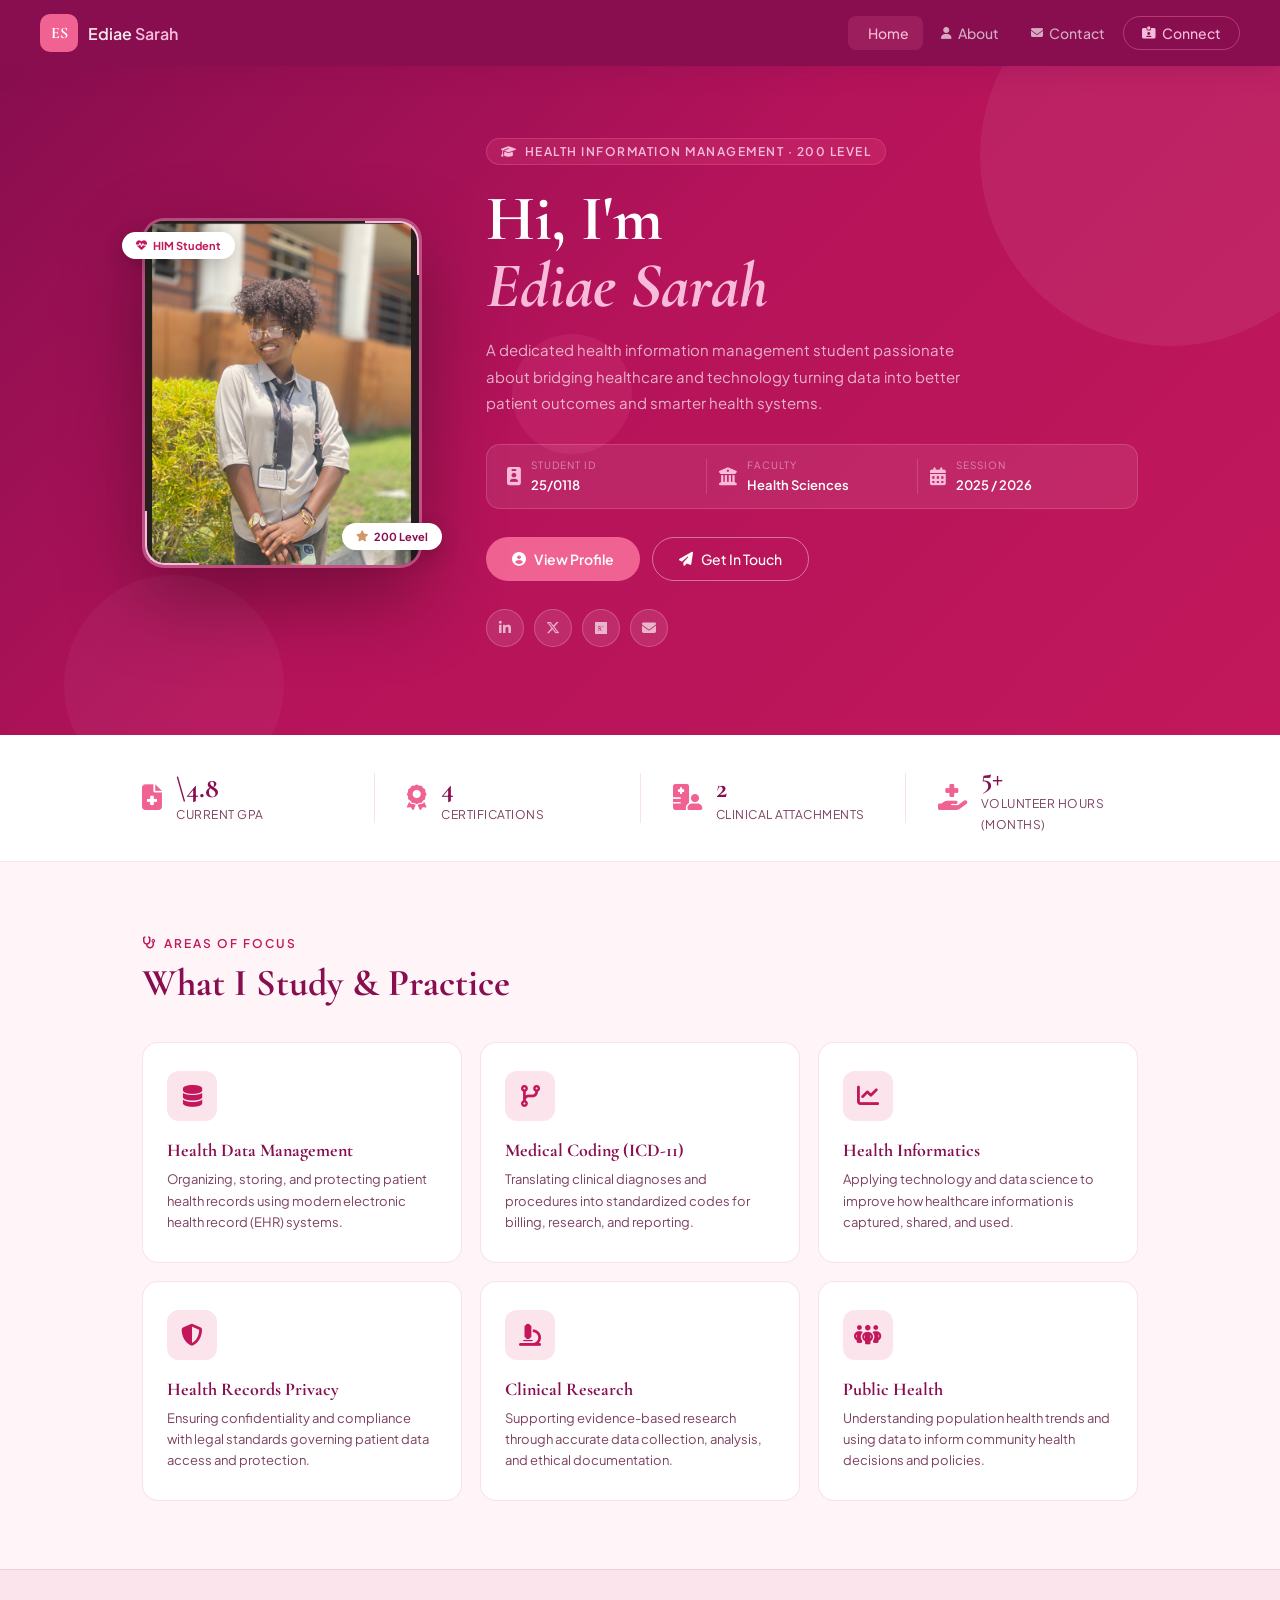
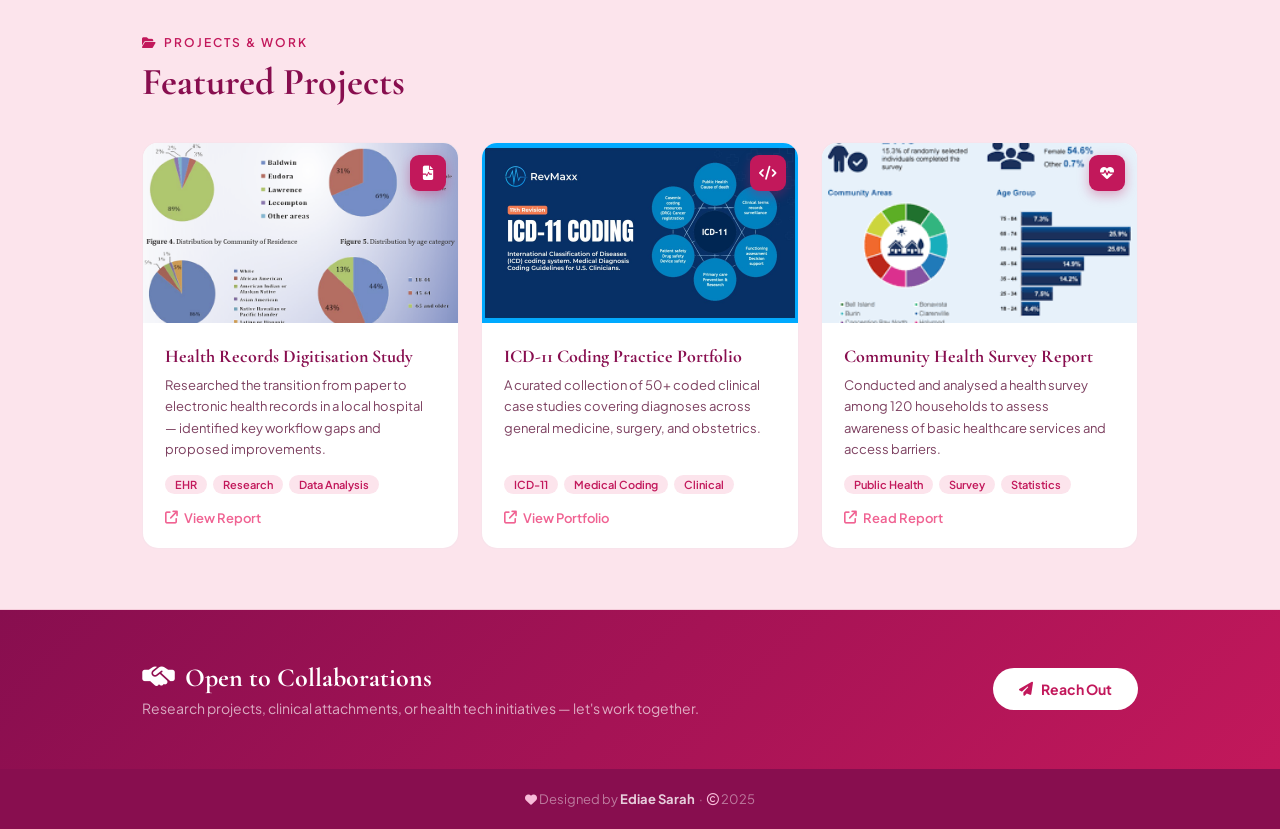
==== commit f5a6ca72: "adjustment done" ====
--- a/index.html
+++ b/index.html
@@ -72,13 +72,13 @@
       <div class="hero-content">
         <p class="hero-eyebrow"><i class="fa-solid fa-graduation-cap"></i> Health Information Management · 200 Level</p>
         <h1>Hi, I'm<br><em>Ediae Sarah</em></h1>
-        <p class="hero-sub">A dedicated health information management student passionate about bridging healthcare and technology — turning data into better patient outcomes and smarter health systems.</p>
+        <p class="hero-sub">A dedicated health information management student passionate about bridging healthcare and technology  turning data into better patient outcomes and smarter health systems.</p>
         <div class="hero-id-strip">
           <div class="id-strip-item">
             <i class="fa-solid fa-id-badge"></i>
             <div>
               <small>Student ID</small>
-              <strong>HIM/200/2024/081</strong>
+              <strong>25/0118</strong>
             </div>
           </div>
           <div class="id-strip-sep"></div>
@@ -94,7 +94,7 @@
             <i class="fa-solid fa-calendar-days"></i>
             <div>
               <small>Session</small>
-              <strong>2024 / 2025</strong>
+              <strong>2025 / 2026</strong>
             </div>
           </div>
         </div>
